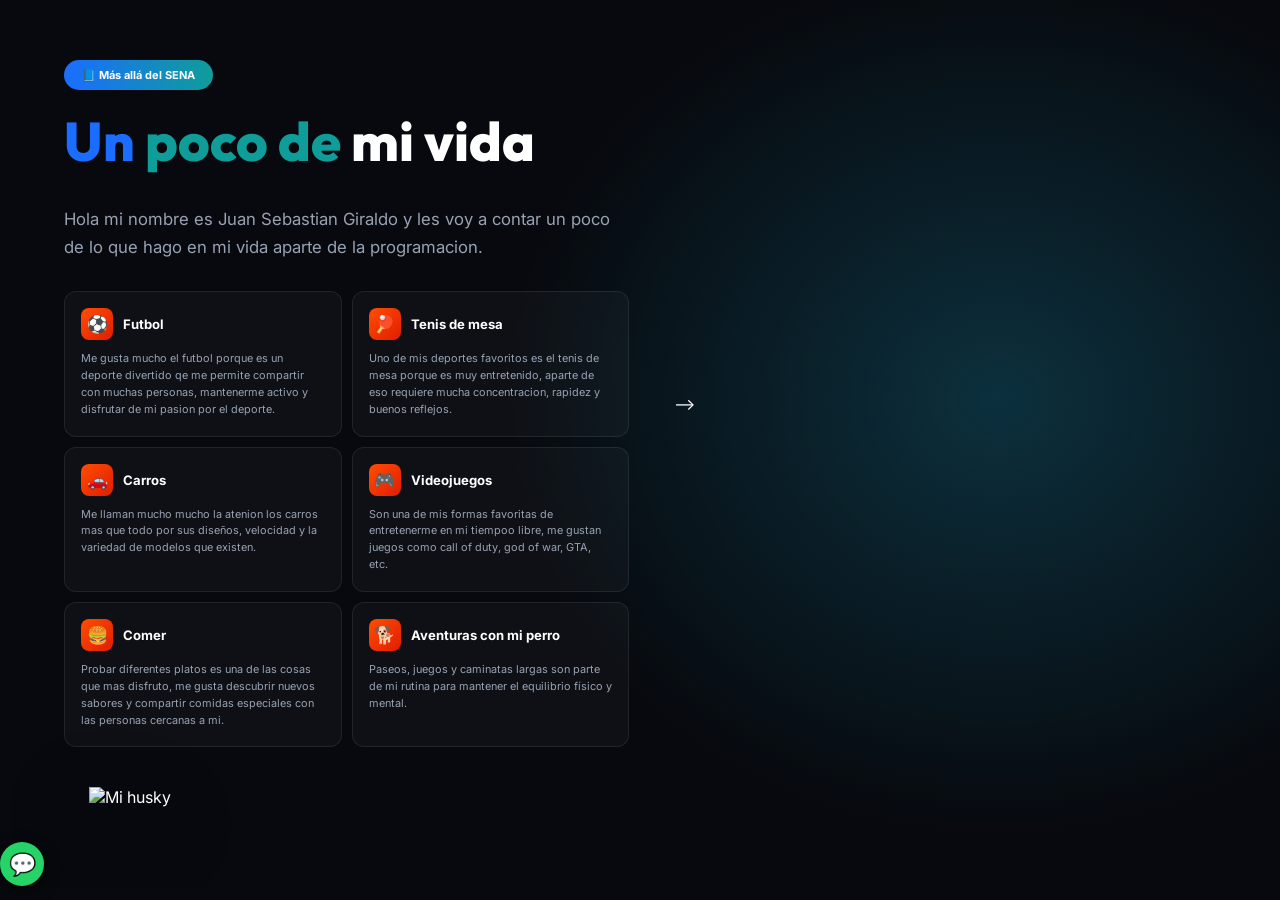
==== actividad1/index.html @ 593d4aaa "actividad_yusef" ====
<!DOCTYPE html>
<html lang="es">
<head>
<meta charset="UTF-8">
<meta name="viewport" content="width=device-width, initial-scale=1">
<title>Un poco de mi vida</title>

<!-- Tipografías: Inter (texto) + Outfit (título) -->
<link rel="preconnect" href="https://fonts.googleapis.com">
<link href="https://fonts.googleapis.com/css2?family=Inter:wght@400;500;700&family=Outfit:wght@800&display=swap" rel="stylesheet">

<!-- Estilos: archivo CSS externo -->
<link rel="stylesheet" href="style.css">
</head>

<body>

<section class="life" id="vida">
  <div class="life__inner">

    <!-- ================= COLUMNA IZQUIERDA ================= -->
    <div class="life__text">

      <span class="badge">📘 Más allá del SENA</span>

      <h2 class="life__title">
        <span class="t-blue">Un</span>
        <span class="t-teal">poco de</span>
        <span class="t-white">mi vida</span>
      </h2>

      <p class="life__intro">
        Hola mi nombre es Juan Sebastian Giraldo y les voy a contar un poco de lo que hago en mi vida aparte de la programacion.
      </p>

      <div class="cards">

        <!-- TARJETA 1: Cocina & Coctelería -->
        <article class="card">
          <div class="card__head">
            <span class="card__icon">⚽</span>
            <h3 class="card__title">Futbol</h3>
          </div>
          <p class="card__text">Me gusta mucho el futbol porque es un deporte divertido qe me permite compartir con muchas personas, mantenerme activo y disfrutar de mi pasion por el deporte.</p>
          <!-- 🖼️ IMAGEN 1 (burbuja de futbol) -->
          <div class="bubble"><img src="./images/futbol.jfif" alt="Cocina y coctelería"></div>
        </article>

        <!-- TARJETA 2: tenis de mesa -->
        <article class="card">
          <div class="card__head">
            <span class="card__icon">🏓</span>
            <h3 class="card__title">Tenis de mesa</h3>
          </div>
          <p class="card__text">Uno de mis deportes favoritos es el tenis de mesa porque es muy entretenido, aparte de eso requiere mucha concentracion, rapidez y buenos reflejos.</p>
          <!-- 🖼️ IMAGEN 2 (burbuja de pong pong) -->
          <div class="bubble"><img src="./images/tenisdemesa.jfif" alt="Rutas en bicicleta"></div>
        </article>

        <!-- TARJETA 3: Carros -->
        <article class="card">
          <div class="card__head">
            <span class="card__icon">🚗</span>
            <h3 class="card__title">Carros</h3>
          </div>
          <p class="card__text">Me llaman mucho mucho la atenion los carros mas que todo por sus diseños, velocidad y la variedad de modelos que existen.</p>
          <!-- 🖼️ IMAGEN 3 (burbuja de carros) -->
          <div class="bubble"><img src="./images/carros.jfif" alt="Música"></div>
        </article>

        <!-- TARJETA 4: videojuegos-->
        <article class="card">
          <div class="card__head">
            <span class="card__icon">🎮</span>
            <h3 class="card__title">Videojuegos</h3>
          </div>
          <p class="card__text">Son una de mis formas favoritas de entretenerme en mi tiempoo libre, me gustan juegos como call of duty, god of war, GTA, etc.</p>
          <!-- 🖼️ IMAGEN 4 (burbuja de videojuegos) -->
          <div class="bubble"><img src="./images/videojuegos.jfif" alt="Gaming y anime"></div>
        </article>

        <!-- TARJETA 5: comer-->
        <article class="card">
          <div class="card__head">
            <span class="card__icon">🍔</span>
            <h3 class="card__title">Comer</h3>
          </div>
          <p class="card__text">Probar diferentes platos es una de las cosas que mas disfruto, me gusta descubrir nuevos sabores y compartir comidas especiales con las personas cercanas a mi.</p>
          <!-- 🖼️ IMAGEN 5 (comer) -->
          <div class="bubble"><img src="./images/comida.jfif" alt="Fe y propósito"></div>
        </article>

        <!-- TARJETA 6: Aventuras con mi perro -->
        <article class="card">
          <div class="card__head">
            <span class="card__icon">🐕</span>
            <h3 class="card__title">Aventuras con mi perro</h3>
          </div>
          <p class="card__text">Paseos, juegos y caminatas largas son parte de mi rutina para mantener el equilibrio físico y mental.</p>
          <!-- 🖼️ IMAGEN 6 (burbuja de Aventuras con el perro) -->
          <div class="bubble"><img src="images/perro-aventuras.jpg" alt="Paseo con mi perro"></div>
        </article>

      </div><!-- /cards -->
    </div><!-- /life__text -->

    -->
    <div class="pet">

      <!-- 🖼️ IMAGEN PRINCIPAL: el husky 3D con fondo transparente (PNG)
           Tamaño recomendado: 900 x 1000 px, formato PNG sin fondo. -->
      <img class="pet__main" src="images/husky-3d.png" alt="Mi husky">

      <!-- 🖼️ IMAGEN 7 (burbuja del perro): la foto real de tu perro.
           Tamaño recomendado: 400 x 400 px (cuadrada). -->
      <div class="bubble"><img src="images/husky-real.jpg" alt="Foto real de mi perro"></div>
    </div>

  </div><!-- /life__inner -->
</section>

<!-- Botón de WhatsApp: cambia el número (con código de país, sin + ni espacios) -->
<a class="whatsapp" href="https://wa.me/573000000000" target="_blank" rel="noopener" aria-label="WhatsApp">💬</a>

<!-- Lógica: archivo JS externo -->
<script src="script.js"></script>
</body>
</html>
---- actividad1/style.css ----
:root {
  --bg: #07090e;                      /* fondo general */
  --card-bg: rgba(255,255,255,.03);   /* fondo de las tarjetas */
  --card-border: rgba(255,255,255,.08);
  --text: #ffffff;
  --muted: #98a2b3;                   /* texto secundario */
  --blue: #1a6dff;                    /* "Un"  */
  --teal: #0f9d9a;                    /* "poco de" */
  --icon-grad: linear-gradient(135deg,#ff4d00,#e11d00); /* cuadro naranja del icono */
  --bubble: 118px;                    /* tamaño de las burbujas de las tarjetas */
}


* { box-sizing: border-box; margin: 0; padding: 0; }
body {
  font-family: 'Inter', sans-serif;
  background: var(--bg);
  color: var(--text);
  min-height: 100vh;
}

.life {
  position: relative;
  padding: 60px 5vw 80px;
  overflow: hidden;
  background:
    radial-gradient(ellipse 55% 70% at 78% 45%, rgba(16,80,100,.55), transparent 70%),
    var(--bg);
}


.life__inner {
  max-width: 1200px;
  margin: 0 auto;
  display: grid;
  grid-template-columns: 1.05fr 1fr;
  gap: 40px;
  align-items: center;
}

.badge {
  display: inline-flex; align-items: center; gap: 8px;
  padding: 8px 18px; border-radius: 999px;
  background: linear-gradient(90deg,#1a6dff,#0f9d9a);
  font-size: 11px; font-weight: 700;
  margin-bottom: 22px;
}

.life__title {
  font-family: 'Outfit', sans-serif;
  font-weight: 800;
  font-size: clamp(2.4rem, 5vw, 3.4rem);
  line-height: 1.1;
}
/* Cada parte del título con su color */
.t-blue  { color: var(--blue); }
.t-teal  { color: var(--teal); }
.t-white { color: #fff; }

.life__intro {
  margin: 34px 0 30px;
  max-width: 560px;
  color: var(--muted);
  font-size: 1.05rem;
  line-height: 1.65;
}

.cards {
  display: grid;
  grid-template-columns: repeat(2, 1fr);
  gap: 10px;
  max-width: 565px;
}

.card {
  position: relative;              /* necesario para ubicar la burbuja */
  padding: 16px 16px 18px;
  background: var(--card-bg);
  border: 1px solid var(--card-border);
  border-radius: 12px;
  min-height: 114px;
  cursor: default;
  transition: border-color .3s, background .3s, transform .3s;
}
.card:hover {
  border-color: rgba(255,90,30,.45);
  background: rgba(255,255,255,.055);
  transform: translateY(-3px);
}

.card__head { display: flex; align-items: center; gap: 10px; margin-bottom: 10px; }

/* Cuadro naranja con emoji */
.card__icon {
  width: 32px; height: 32px; flex: none;
  display: grid; place-items: center;
  border-radius: 8px;
  background: var(--icon-grad);
  font-size: 17px;
}
.card__title { font-size: .82rem; font-weight: 700; }
.card__text  { font-size: .68rem; line-height: 1.55; color: var(--muted); }

/*
BURBUJA REDONDA (mini imagen al pasar el cursor)
- Se usa la MISMA clase para las tarjetas y para el perro.- Por defecto está oculta (opacity 0 y escala 0.4).
*/
.bubble {
  position: absolute;
  width: var(--bubble); height: var(--bubble);
  border-radius: 50%;
  overflow: hidden;
  border: 4px solid #0d1a22;                  /* aro oscuro como en la imagen */
  box-shadow: 0 10px 30px rgba(0,0,0,.6), 0 0 0 1px rgba(255,255,255,.12);
  background: #16222b;
  opacity: 0;
  transform: scale(.4);
  transform-origin: bottom left;
  pointer-events: none;                       /* no estorba al cursor */
  transition: opacity .3s ease, transform .4s cubic-bezier(.34,1.56,.64,1);
  z-index: 5;
}
.bubble img { width: 100%; height: 100%; object-fit: cover; display: block; }

/* Burbuja de cada TARJETA: sale en la esquina superior derecha */
.card .bubble { top: -46px; right: -22px; transform-origin: bottom left; }

/* Se muestra al pasar el cursor por la tarjeta */
.card:hover .bubble { opacity: 1; transform: scale(1); }

.pet { position: relative; display: grid; place-items: center; }

.pet__main {
  width: min(100%, 520px);
  filter: drop-shadow(0 25px 40px rgba(0,0,0,.55));
  transition: transform .5s ease;
}
.pet:hover .pet__main { transform: scale(1.03) rotate(-1deg); }


.pet .bubble {
  --bubble: 190px;
  left: 4%; top: 36%;
  transform-origin: right center;
}
.pet:hover .bubble { opacity: 1; transform: scale(1); }


.whatsapp {
  position: fixed; left: 0; bottom: 14px;
  width: 44px; height: 44px; border-radius: 50%;
  background: #25d366; color: #fff;
  display: grid; place-items: center;
  font-size: 22px; text-decoration: none;
  box-shadow: 0 6px 18px rgba(0,0,0,.4);
  z-index: 20;
}

/* =====================================================
   9. IMAGEN DE RESPALDO (si una imagen no carga, JS pone esto)
   ===================================================== */
.img-fallback {
  display: grid; place-items: center;
  width: 100%; height: 100%;
  background: linear-gradient(135deg,#243746,#101b24);
  color: #8fa3b3; font-size: 11px; text-align: center; padding: 8px;
}

/* =====================================================
   10. RESPONSIVE
   ===================================================== */
@media (max-width: 900px) {
  .life__inner { grid-template-columns: 1fr; }
  .pet { order: -1; }                           /* perro arriba en móvil */
}
@media (max-width: 520px) {
  .cards { grid-template-columns: 1fr; }
}
/* Respeta a quien desactiva animaciones */
@media (prefers-reduced-motion: reduce) {
  * { transition: none !important; }
}
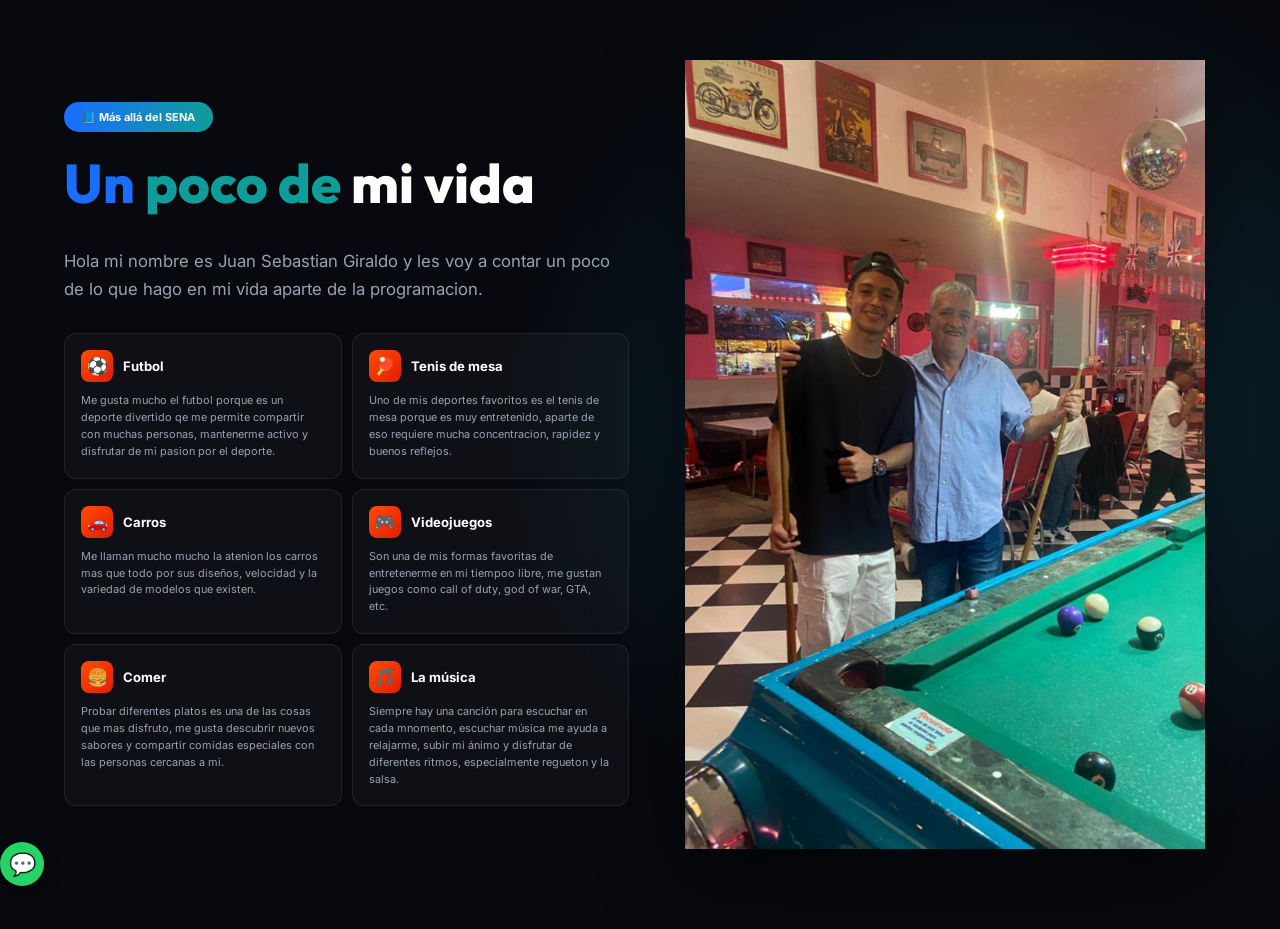
==== commit 08a9d268: "actividades de clase" ====
--- a/actividad1/index.html
+++ b/actividad1/index.html
@@ -43,7 +43,7 @@
           </div>
           <p class="card__text">Me gusta mucho el futbol porque es un deporte divertido qe me permite compartir con muchas personas, mantenerme activo y disfrutar de mi pasion por el deporte.</p>
           <!-- 🖼️ IMAGEN 1 (burbuja de futbol) -->
-          <div class="bubble"><img src="./images/futbol.jfif" alt="Cocina y coctelería"></div>
+          <div class="bubble"><img src="./images/futbol.jfif" alt="Futbolito"></div>
         </article>
 
         <!-- TARJETA 2: tenis de mesa -->
@@ -54,7 +54,7 @@
           </div>
           <p class="card__text">Uno de mis deportes favoritos es el tenis de mesa porque es muy entretenido, aparte de eso requiere mucha concentracion, rapidez y buenos reflejos.</p>
           <!-- 🖼️ IMAGEN 2 (burbuja de pong pong) -->
-          <div class="bubble"><img src="./images/tenisdemesa.jfif" alt="Rutas en bicicleta"></div>
+          <div class="bubble"><img src="./images/tenisdemesa.jfif" alt="Ping pong"></div>
         </article>
 
         <!-- TARJETA 3: Carros -->
@@ -65,7 +65,7 @@
           </div>
           <p class="card__text">Me llaman mucho mucho la atenion los carros mas que todo por sus diseños, velocidad y la variedad de modelos que existen.</p>
           <!-- 🖼️ IMAGEN 3 (burbuja de carros) -->
-          <div class="bubble"><img src="./images/carros.jfif" alt="Música"></div>
+          <div class="bubble"><img src="./images/carros.jfif" alt="Carros"></div>
         </article>
 
         <!-- TARJETA 4: videojuegos-->
@@ -76,7 +76,7 @@
           </div>
           <p class="card__text">Son una de mis formas favoritas de entretenerme en mi tiempoo libre, me gustan juegos como call of duty, god of war, GTA, etc.</p>
           <!-- 🖼️ IMAGEN 4 (burbuja de videojuegos) -->
-          <div class="bubble"><img src="./images/videojuegos.jfif" alt="Gaming y anime"></div>
+          <div class="bubble"><img src="./images/videojuegos.jfif" alt="Jueguitos"></div>
         </article>
 
         <!-- TARJETA 5: comer-->
@@ -87,33 +87,31 @@
           </div>
           <p class="card__text">Probar diferentes platos es una de las cosas que mas disfruto, me gusta descubrir nuevos sabores y compartir comidas especiales con las personas cercanas a mi.</p>
           <!-- 🖼️ IMAGEN 5 (comer) -->
-          <div class="bubble"><img src="./images/comida.jfif" alt="Fe y propósito"></div>
+          <div class="bubble"><img src="./images/comida.jfif" alt="Comer"></div>
         </article>
 
-        <!-- TARJETA 6: Aventuras con mi perro -->
+        <!-- TARJETA 6: musica -->
         <article class="card">
           <div class="card__head">
-            <span class="card__icon">🐕</span>
-            <h3 class="card__title">Aventuras con mi perro</h3>
+            <span class="card__icon">🎵</span>
+            <h3 class="card__title">La música</h3>
           </div>
-          <p class="card__text">Paseos, juegos y caminatas largas son parte de mi rutina para mantener el equilibrio físico y mental.</p>
-          <!-- 🖼️ IMAGEN 6 (burbuja de Aventuras con el perro) -->
-          <div class="bubble"><img src="images/perro-aventuras.jpg" alt="Paseo con mi perro"></div>
+          <p class="card__text">Siempre hay una canción para escuchar en cada mnomento, escuchar música me ayuda a relajarme, subir mi ánimo y disfrutar de diferentes ritmos, especialmente regueton y la salsa.</p>
+          <!-- 🖼️ IMAGEN 6 (musica) -->
+          <div class="bubble"><img src="./images/musica.jfif" alt="Musica"></div>
         </article>
 
       </div><!-- /cards -->
     </div><!-- /life__text -->
 
-    -->
-    <div class="pet">
+    
+    <div class="foto">
 
-      <!-- 🖼️ IMAGEN PRINCIPAL: el husky 3D con fondo transparente (PNG)
-           Tamaño recomendado: 900 x 1000 px, formato PNG sin fondo. -->
-      <img class="pet__main" src="images/husky-3d.png" alt="Mi husky">
+      <!-- 🖼️ IMAGEN PRINCIPAL-->
+      <img class="foto__main" src="./images/foto1.jpeg" alt="Mi husky">
 
-      <!-- 🖼️ IMAGEN 7 (burbuja del perro): la foto real de tu perro.
-           Tamaño recomendado: 400 x 400 px (cuadrada). -->
-      <div class="bubble"><img src="images/husky-real.jpg" alt="Foto real de mi perro"></div>
+      <!-- 🖼️ IMAGEN 7 burbuja -->
+      <div class="bubble"><img src="./images/foto2.jpeg" alt="Foto real de mi perro"></div>
     </div>
 
   </div><!-- /life__inner -->
--- a/actividad1/style.css
+++ b/actividad1/style.css
@@ -128,22 +128,22 @@
 /* Se muestra al pasar el cursor por la tarjeta */
 .card:hover .bubble { opacity: 1; transform: scale(1); }
 
-.pet { position: relative; display: grid; place-items: center; }
+.foto { position: relative; display: grid; place-items: center; }
 
-.pet__main {
+.foto__main {
   width: min(100%, 520px);
   filter: drop-shadow(0 25px 40px rgba(0,0,0,.55));
   transition: transform .5s ease;
 }
-.pet:hover .pet__main { transform: scale(1.03) rotate(-1deg); }
+.foto:hover .foto__main { transform: scale(1.03) rotate(-1deg); }
 
 
-.pet .bubble {
+.foto .bubble {
   --bubble: 190px;
   left: 4%; top: 36%;
   transform-origin: right center;
 }
-.pet:hover .bubble { opacity: 1; transform: scale(1); }
+.foto:hover .bubble { opacity: 1; transform: scale(1); }
 
 
 .whatsapp {
@@ -156,9 +156,6 @@
   z-index: 20;
 }
 
-/* =====================================================
-   9. IMAGEN DE RESPALDO (si una imagen no carga, JS pone esto)
-   ===================================================== */
 .img-fallback {
   display: grid; place-items: center;
   width: 100%; height: 100%;
@@ -166,12 +163,9 @@
   color: #8fa3b3; font-size: 11px; text-align: center; padding: 8px;
 }
 
-/* =====================================================
-   10. RESPONSIVE
-   ===================================================== */
 @media (max-width: 900px) {
   .life__inner { grid-template-columns: 1fr; }
-  .pet { order: -1; }                           /* perro arriba en móvil */
+  .foto { order: -1; }                           /* perro arriba en móvil */
 }
 @media (max-width: 520px) {
   .cards { grid-template-columns: 1fr; }
